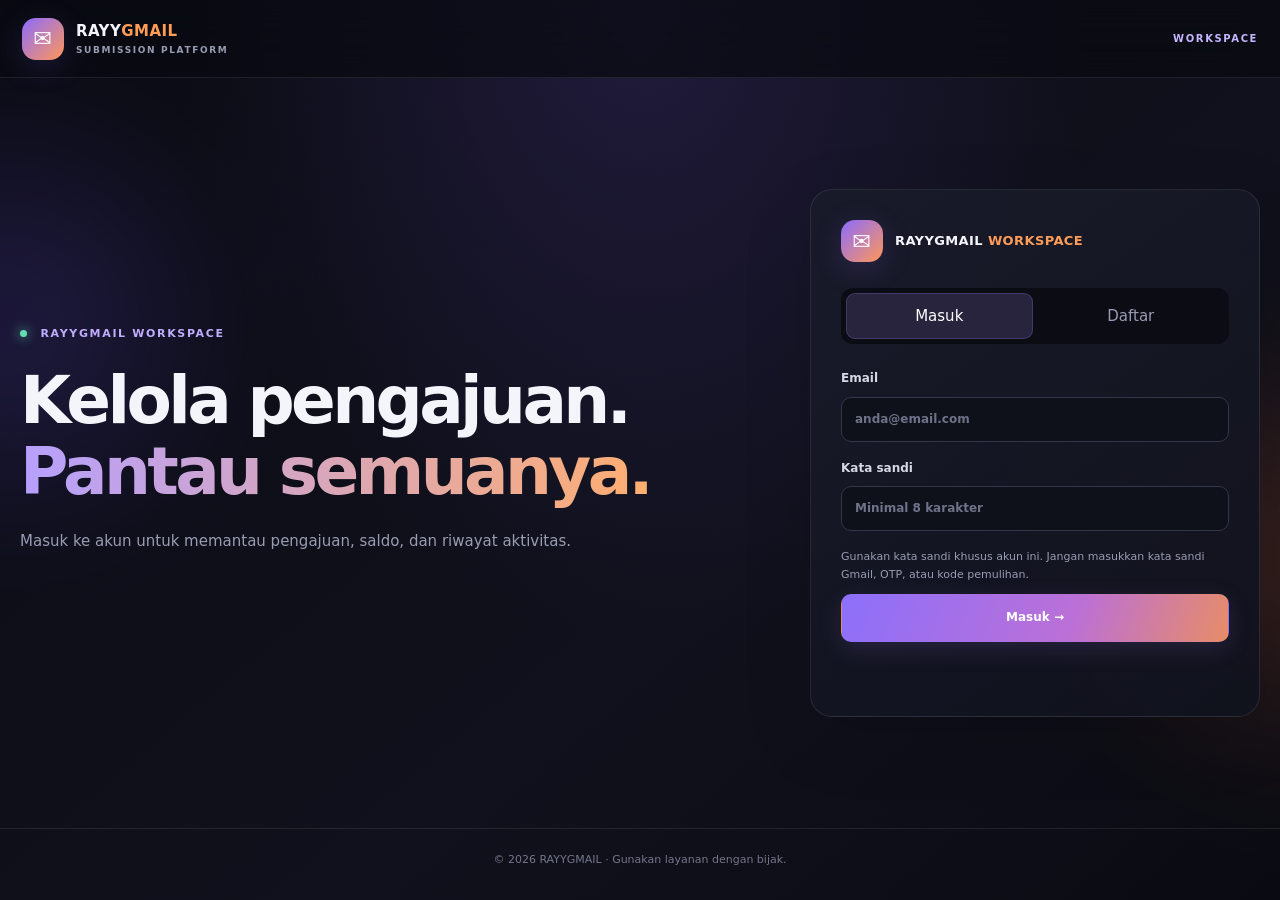
==== index.html @ e1a07a20 "Update index.html" ====
<!DOCTYPE html>
<html lang="id">
<head>
  <meta charset="UTF-8">
  <meta name="viewport" content="width=device-width, initial-scale=1">
  <meta name="theme-color" content="#0a0b12">
  <title>RAYYGMAIL — Masuk</title>
  <link rel="stylesheet" href="/style.css">
</head>
<body>
  <div class="ambient ambient-one"></div>
  <div class="ambient ambient-two"></div>

  <header class="topbar">
    <a class="brand" href="/"><span class="brand-icon">✉</span>
      <span>RAYY<span class="accent">GMAIL</span><small>SUBMISSION PLATFORM</small></span>
    </a>
    <span class="secure-label">WORKSPACE</span>
  </header>

  <main class="container">
    <section class="auth-screen">
      <div class="auth-intro">
        <div class="eyebrow"><span class="pulse"></span> RAYYGMAIL WORKSPACE</div>
        <h1>Kelola pengajuan.<br><span class="gradient-text">Pantau semuanya.</span></h1>
        <p>Masuk ke akun untuk memantau pengajuan, saldo, dan riwayat aktivitas.</p>
        <div class="trust-row">
          <span></span>
          <span></span>
          <span></span>
        </div>
      </div>

      <div class="auth-card">
        <div class="brand auth-brand">
          <span class="brand-icon">✉</span>
          <span>RAYYGMAIL <span class="accent">WORKSPACE</span></span>
        </div>

        <div class="auth-tabs">
          <button class="auth-tab active" data-mode="login" type="button">Masuk</button>
          <button class="auth-tab" data-mode="register" type="button">Daftar</button>
        </div>

        <form id="authForm">
          <label id="nameWrap" class="hidden">Nama lengkap
            <input id="authName" maxlength="80" autocomplete="name" placeholder="Nama kamu">
          </label>
          <label>Email
            <input id="authEmail" type="email" maxlength="150" autocomplete="email" required placeholder="anda@email.com">
          </label>
          <label>Kata sandi
            <input id="authPassword" type="password" minlength="8" maxlength="200" autocomplete="current-password" required placeholder="Minimal 8 karakter">
          </label>
          <p class="privacy-note">Gunakan kata sandi khusus akun ini. Jangan masukkan kata sandi Gmail, OTP, atau kode pemulihan.</p>
          <button class="btn btn-primary btn-wide" id="authSubmit" type="submit">Masuk →</button>
        </form>
        <p class="message" id="authMessage" role="status"></p>
      </div>
    </section>
  </main>

  <footer class="footer">© <span id="year"></span> RAYYGMAIL · Gunakan layanan dengan bijak.</footer>
  <script src="/app.js"></script>
</body>
</html>
---- style.css ----
:root {
  color-scheme: dark;
  --bg: #0a0b12;
  --panel: rgba(20, 22, 34, .88);
  --panel2: #171a28;
  --text: #f4f5fb;
  --muted: #999db3;
  --line: rgba(255,255,255,.09);
  --purple: #a78bfa;
  --orange: #ff9c57;
  --green: #62dfb1;
  --danger: #ff777f;
}
* { box-sizing: border-box; }
body {
  margin: 0; min-height: 100vh; background: var(--bg);
  color: var(--text); font: 15px/1.6 Inter, ui-sans-serif, system-ui, sans-serif;
}
body::before {
  content: ""; position: fixed; inset: 0; pointer-events: none; z-index: -2;
  background: radial-gradient(ellipse at 50% 0%, #211b3c 0, transparent 50%),
              linear-gradient(140deg, #0a0b12, #10111c 60%, #0a0b12);
}
.ambient { position: fixed; border-radius: 50%; filter: blur(90px); opacity: .18; pointer-events: none; z-index: -1; }
.ambient-one { width: 320px; height: 320px; background: #7654ff; top: 18%; left: -150px; }
.ambient-two { width: 300px; height: 300px; background: #ff783d; right: -170px; top: 45%; }
a { color: inherit; text-decoration: none; }
button, input, select, textarea { font: inherit; }
button { cursor: pointer; }
button:disabled { opacity: .55; cursor: wait; }
.topbar {
  min-height: 78px; padding: 16px max(22px, calc((100vw - 1240px)/2));
  display: flex; justify-content: space-between; align-items: center; gap: 18px;
  border-bottom: 1px solid var(--line); background: rgba(9,10,17,.72);
  backdrop-filter: blur(18px);
}
.brand { display: inline-flex; align-items: center; gap: 12px; font-weight: 850; letter-spacing: .03em; }
.brand small { display: block; color: var(--muted); font-size: 9px; letter-spacing: .18em; }
.brand-icon {
  display: grid; place-items: center; width: 42px; height: 42px; border-radius: 14px;
  background: linear-gradient(135deg, #8c6bff, #ff9758); color: white; font-size: 22px;
  box-shadow: 0 7px 30px #8c6bff2c;
}
.accent { color: var(--orange); }
.secure-label { color: #c7b6ff; font-size: 10px; font-weight: 800; letter-spacing: .16em; }
.top-actions { display: flex; align-items: center; gap: 16px; }
.container { max-width: 1240px; width: calc(100% - 40px); margin: 0 auto; }
.auth-screen { min-height: calc(100vh - 150px); display: grid; grid-template-columns: 1fr minmax(320px, 450px); align-items: center; gap: 70px; padding: 55px 0; }
.auth-intro h1 { font-size: clamp(38px, 5.4vw, 66px); line-height: 1.08; letter-spacing: -.055em; margin: 22px 0; }
.auth-intro p, .section-heading p, .panel-heading p { color: var(--muted); }
.gradient-text { background: linear-gradient(90deg, #b6a0ff, #ffae70); color: transparent; background-clip: text; }
.eyebrow { color: #c0adff; font-size: 11px; font-weight: 800; letter-spacing: .15em; }
.pulse { display: inline-block; width: 7px; height: 7px; border-radius: 50%; background: var(--green); box-shadow: 0 0 12px var(--green); margin-right: 8px; }
.trust-row { display: flex; flex-wrap: wrap; gap: 12px 22px; margin-top: 28px; color: #c5c5d5; font-size: 12px; }
.auth-card, .panel, .metric-card {
  background: linear-gradient(145deg, rgba(25,27,42,.94), rgba(16,18,29,.94));
  border: 1px solid var(--line); border-radius: 22px; box-shadow: 0 20px 70px #0002;
}
.auth-card { padding: 30px; }
.auth-brand { margin-bottom: 26px; font-size: 13px; }
.auth-tabs { display: grid; grid-template-columns: 1fr 1fr; gap: 5px; padding: 5px; background: #0b0c14; border-radius: 12px; margin-bottom: 25px; }
.auth-tab { border: 0; padding: 11px; color: var(--muted); background: transparent; border-radius: 9px; }
.auth-tab.active { color: white; background: #29243e; box-shadow: inset 0 0 0 1px #9b83ff38; }
label { display: block; font-size: 12px; font-weight: 650; color: #d7d8e5; margin-bottom: 17px; }
input, select, textarea {
  display: block; width: 100%; margin-top: 8px; padding: 12px 13px;
  border: 1px solid #34364a; border-radius: 10px; background: #0e101a; color: var(--text);
  outline: none; min-width: 0;
}
input:focus, select:focus, textarea:focus { border-color: #9c83ff; box-shadow: 0 0 0 3px #9c83ff19; }
textarea { resize: vertical; }
input::placeholder, textarea::placeholder { color: #6f7389; }
.privacy-note, .warning-note { font-size: 11px; color: var(--muted); }
.warning-note { padding: 11px; border-radius: 10px; background: #5b38241e; color: #ffbd87; margin: 5px 0 17px; }
.btn { border: 1px solid transparent; border-radius: 10px; padding: 10px 15px; font-weight: 750; font-size: 12px; transition: transform .2s, opacity .2s; }
.btn:hover { transform: translateY(-1px); }
.btn-primary { color: #fff; background: linear-gradient(110deg, #8c70fa, #bb70d6 60%, #e78d68); box-shadow: 0 7px 24px #a179e526; }
.btn-outline { background: #171927; color: #e6e6f2; border-color: var(--line); }
.btn-wide { width: 100%; padding: 13px; }
.message { min-height: 20px; font-size: 12px; color: var(--green); overflow-wrap: anywhere; }
.message.error { color: var(--danger); }
.hidden { display: none !important; }
.footer { text-align: center; color: #74778c; padding: 22px; font-size: 11px; border-top: 1px solid var(--line); }
.page-content { padding-top: 38px; padding-bottom: 45px; }
.section-heading { display: flex; justify-content: space-between; align-items: center; gap: 20px; margin-bottom: 25px; }
.section-heading h1 { margin: 7px 0; font-size: clamp(26px, 4vw, 38px); letter-spacing: -.035em; }
.section-heading p { margin: 5px 0; font-size: 13px; }
.dashboard-grid { display: grid; grid-template-columns: repeat(3, minmax(0,1fr)); gap: 17px; margin-bottom: 20px; }
.metric-card { padding: 23px; min-width: 0; }
.metric-top { display: flex; justify-content: space-between; gap: 10px; color: var(--muted); font-size: 12px; }
.metric-top span:last-child { color: var(--purple); font-size: 18px; }
.metric-card strong { display: block; margin: 12px 0 5px; font-size: clamp(24px, 3vw, 34px); letter-spacing: -.04em; overflow-wrap: anywhere; }
.metric-card small { color: var(--muted); font-size: 11px; }
.balance-card { border-color: #a18bff45; background: linear-gradient(135deg, #25213c, #181827); }
.workspace-grid { display: grid; grid-template-columns: minmax(0,1fr) minmax(0,1fr); gap: 20px; margin-bottom: 20px; align-items: start; }
.panel { padding: 23px; min-width: 0; }
.panel-heading { display: flex; justify-content: space-between; align-items: center; gap: 12px; margin-bottom: 19px; }
.panel-heading h2 { font-size: 17px; margin: 0 0 4px; }
.panel-heading p { margin: 0; font-size: 11px; }
.table-panel { margin-bottom: 20px; }
.table-wrap { overflow-x: auto; width: 100%; }
table { width: 100%; border-collapse: collapse; font-size: 12px; text-align: left; }
th { color: #9c9eb2; font-size: 10px; text-transform: uppercase; letter-spacing: .07em; white-space: nowrap; }
td, th { border-bottom: 1px solid var(--line); padding: 13px 12px; vertical-align: top; }
td { color: #dbdce8; min-width: 90px; }
td small { color: var(--muted); }
.status { display: inline-block; border: 1px solid #a58cff40; border-radius: 30px; background: #9d80ff13; padding: 4px 8px; font-size: 10px; white-space: nowrap; }
.activity-list { display: grid; gap: 0; }
.activity-item { display: flex; justify-content: space-between; align-items: start; gap: 10px; padding: 14px 0; border-bottom: 1px solid var(--line); }
.activity-item strong { font-size: 12px; }
.activity-item p { margin: 3px 0; font-size: 11px; color: var(--muted); overflow-wrap: anywhere; }
.activity-item small { color: #777b90; font-size: 10px; }
.empty-state { color: var(--muted); padding: 20px 0; font-size: 12px; }
.optional { color: var(--muted); font-weight: 400; }
.status-select, .admin-note { min-width: 125px; margin: 0; font-size: 11px; padding: 8px; }
.save-status { white-space: nowrap; }
@media (max-width: 850px) {
  .auth-screen { grid-template-columns: 1fr; gap: 30px; max-width: 560px; margin: auto; }
  .auth-intro h1 { font-size: 43px; }
  .workspace-grid { grid-template-columns: 1fr; }
}
@media (max-width: 600px) {
  .container { width: calc(100% - 24px); }
  .topbar { padding: 13px 12px; min-height: 68px; }
  .secure-label { display: none; }
  .top-actions { gap: 8px; }
  .brand { gap: 8px; font-size: 12px; }
  .brand-icon { width: 36px; height: 36px; border-radius: 11px; }
  .auth-screen { padding: 35px 0; }
  .auth-intro h1 { font-size: 39px; }
  .auth-card, .panel { padding: 17px; border-radius: 16px; }
  .dashboard-grid { grid-template-columns: 1fr; gap: 10px; }
  .metric-card { padding: 17px; }
  .metric-card strong { font-size: 28px; }
  .section-heading { align-items: flex-start; flex-wrap: wrap; }
  .page-content { padding-top: 24px; }
  td, th { padding: 10px; }
}
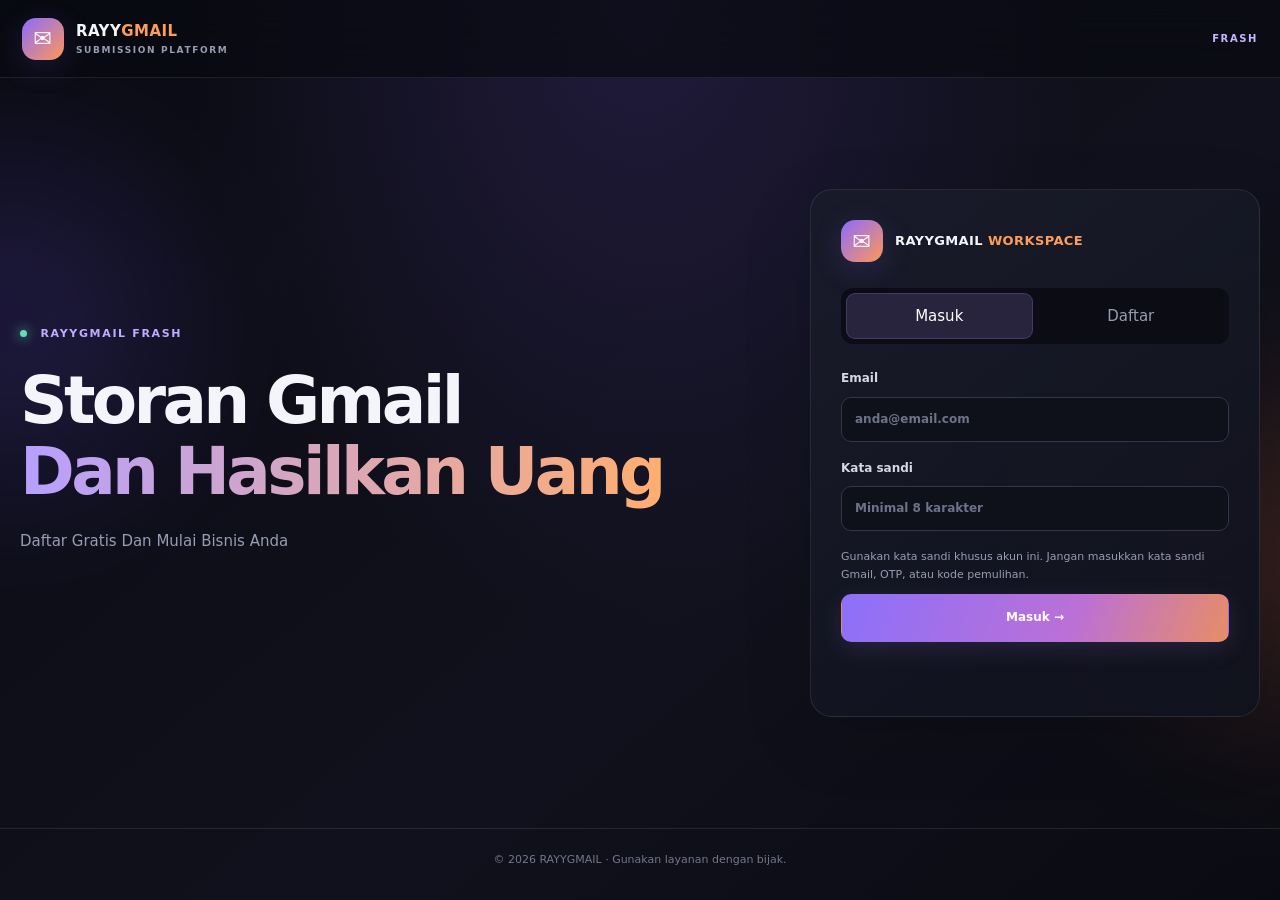
==== commit 66535688: "Update index.html" ====
--- a/index.html
+++ b/index.html
@@ -16,15 +16,15 @@
     <a class="brand" href="/"><span class="brand-icon">✉</span>
       <span>RAYY<span class="accent">GMAIL</span><small>SUBMISSION PLATFORM</small></span>
     </a>
-    <span class="secure-label">WORKSPACE</span>
+    <span class="secure-label">FRASH</span>
   </header>
 
   <main class="container">
     <section class="auth-screen">
       <div class="auth-intro">
-        <div class="eyebrow"><span class="pulse"></span> RAYYGMAIL WORKSPACE</div>
-        <h1>Kelola pengajuan.<br><span class="gradient-text">Pantau semuanya.</span></h1>
-        <p>Masuk ke akun untuk memantau pengajuan, saldo, dan riwayat aktivitas.</p>
+        <div class="eyebrow"><span class="pulse"></span> RAYYGMAIL FRASH</div>
+        <h1>Storan Gmail<br><span class="gradient-text">Dan Hasilkan Uang</span></h1>
+        <p>Daftar Gratis Dan Mulai Bisnis Anda</p>
         <div class="trust-row">
           <span></span>
           <span></span>
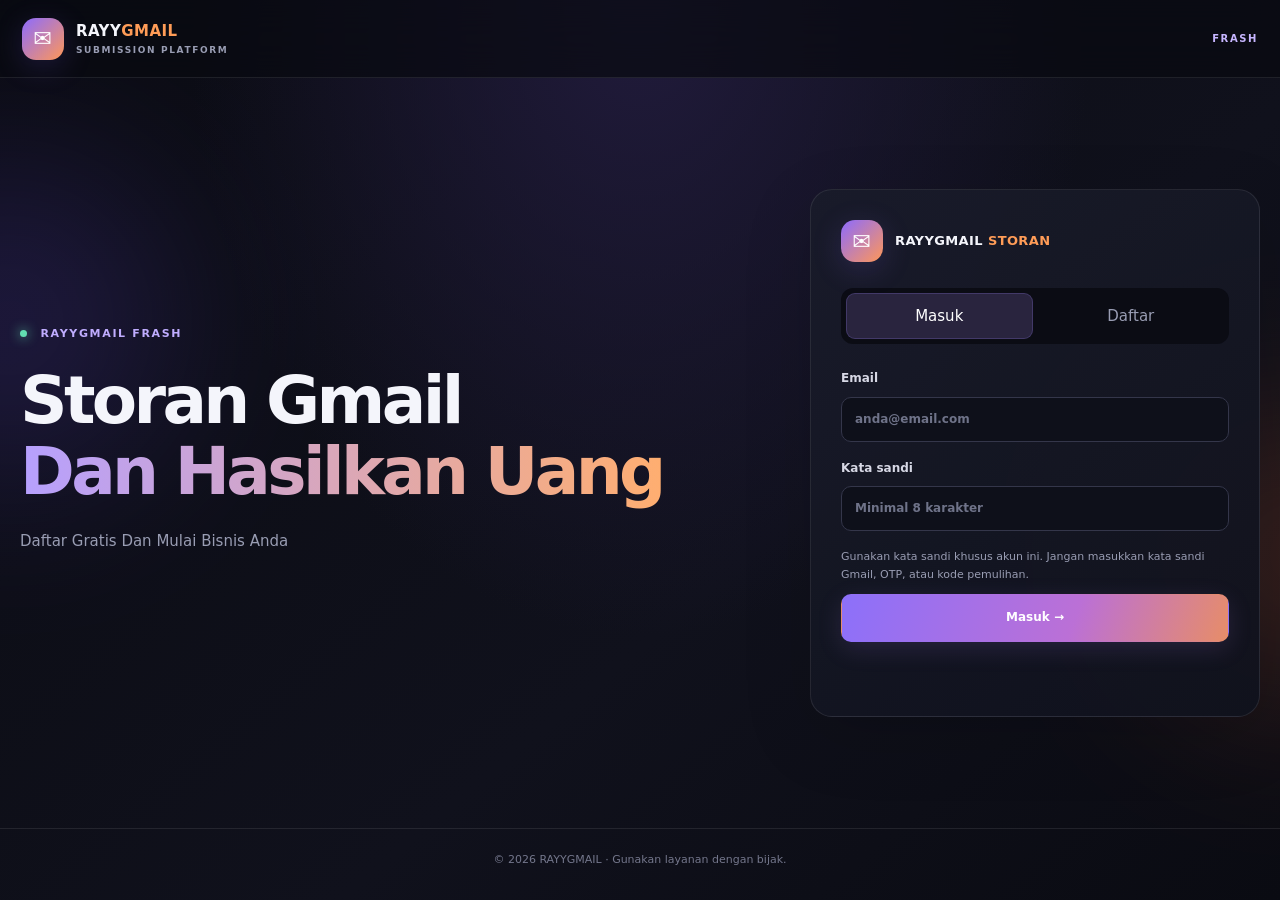
==== commit 6e5a08fa: "Update index.html" ====
--- a/index.html
+++ b/index.html
@@ -35,7 +35,7 @@
       <div class="auth-card">
         <div class="brand auth-brand">
           <span class="brand-icon">✉</span>
-          <span>RAYYGMAIL <span class="accent">WORKSPACE</span></span>
+          <span>RAYYGMAIL <span class="accent">STORAN</span></span>
         </div>
 
         <div class="auth-tabs">
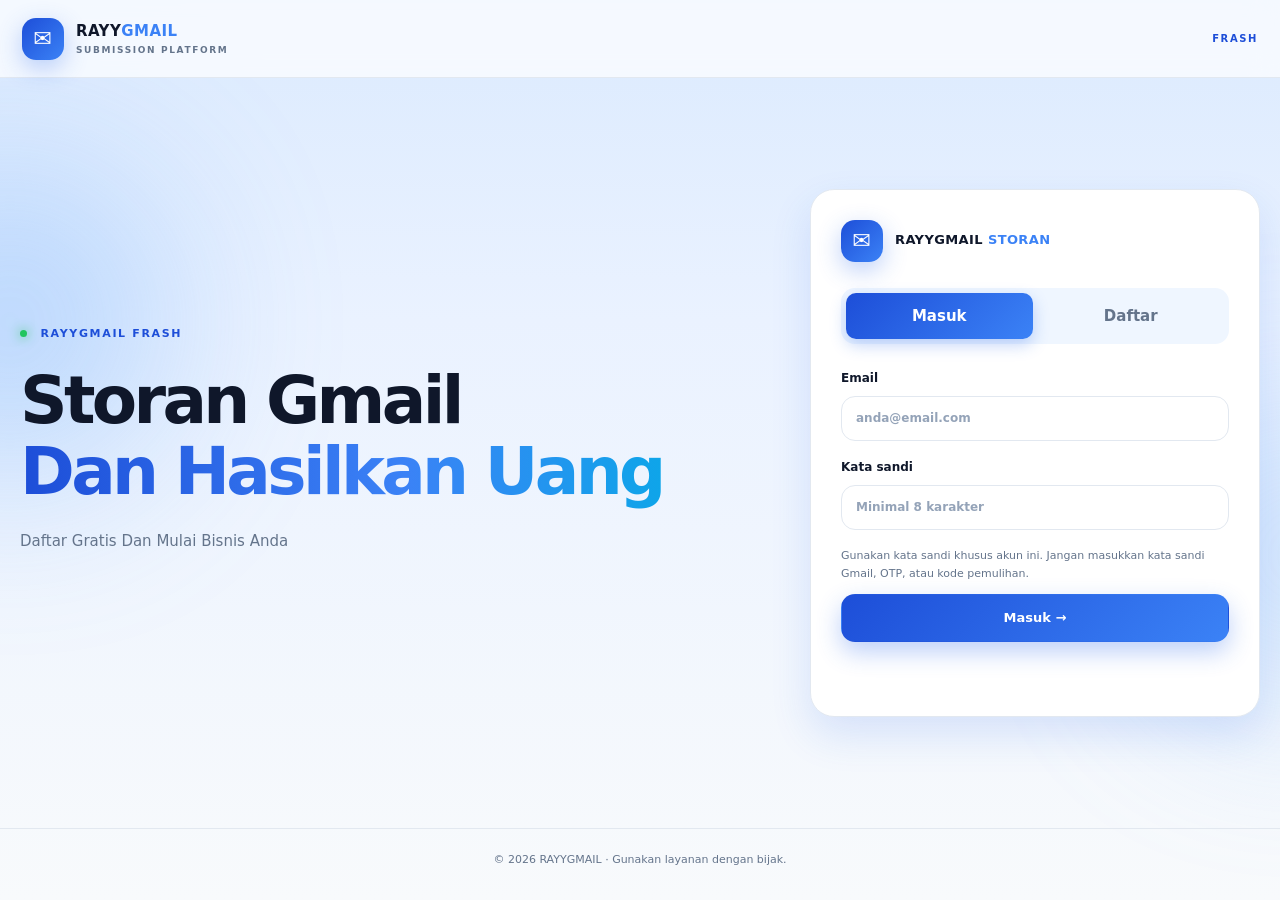
==== commit e222036f: "Update index.html" ====
--- a/index.html
+++ b/index.html
@@ -1,12 +1,11 @@
-
 <!DOCTYPE html>
 <html lang="id">
 <head>
   <meta charset="UTF-8">
   <meta name="viewport" content="width=device-width, initial-scale=1">
-  <meta name="theme-color" content="#0a0b12">
+  <meta name="theme-color" content="#1d4ed8">
   <title>RAYYGMAIL — Masuk</title>
-  <link rel="stylesheet" href="/style.css">
+  <link rel="stylesheet" href="/login.css">
 </head>
 <body>
   <div class="ambient ambient-one"></div>
--- a/login.css
+++ b/login.css
@@ -0,0 +1,95 @@
+:root {
+  --blue: #1d4ed8;
+  --blue2: #3b82f6;
+  --ink: #0f172a;
+  --muted: #64748b;
+  --line: #e2e8f0;
+  --card: #ffffff;
+  --bg: #eaf2ff;
+  --green: #166534;
+  --danger: #b91c1c;
+}
+* { box-sizing: border-box; }
+body {
+  margin: 0; min-height: 100vh; color: var(--ink);
+  font: 15px/1.6 Inter, system-ui, -apple-system, "Segoe UI", Roboto, sans-serif;
+  background: linear-gradient(180deg, #dbeafe 0%, var(--bg) 320px, #f8fafc 100%);
+}
+.ambient { position: fixed; border-radius: 50%; filter: blur(90px); opacity: .35; pointer-events: none; z-index: -1; }
+.ambient-one { width: 320px; height: 320px; background: #60a5fa; top: 18%; left: -150px; }
+.ambient-two { width: 300px; height: 300px; background: #93c5fd; right: -170px; top: 45%; }
+a { color: inherit; text-decoration: none; }
+button, input { font: inherit; }
+button { cursor: pointer; }
+button:disabled { opacity: .55; cursor: wait; }
+
+.topbar {
+  min-height: 78px; padding: 16px max(22px, calc((100vw - 1240px) / 2));
+  display: flex; justify-content: space-between; align-items: center; gap: 18px;
+  border-bottom: 1px solid var(--line); background: rgba(255,255,255,.7);
+  backdrop-filter: blur(14px);
+}
+.brand { display: inline-flex; align-items: center; gap: 12px; font-weight: 850; letter-spacing: .03em; color: var(--ink); }
+.brand small { display: block; color: var(--muted); font-size: 9px; letter-spacing: .18em; }
+.brand-icon {
+  display: grid; place-items: center; width: 42px; height: 42px; border-radius: 14px;
+  background: linear-gradient(135deg, var(--blue), var(--blue2)); color: #fff; font-size: 22px;
+  box-shadow: 0 8px 24px rgba(37,99,235,.3);
+}
+.accent { color: var(--blue2); }
+.secure-label { color: var(--blue); font-size: 10px; font-weight: 800; letter-spacing: .16em; }
+
+.container { max-width: 1240px; width: calc(100% - 40px); margin: 0 auto; }
+.auth-screen {
+  min-height: calc(100vh - 150px); display: grid;
+  grid-template-columns: 1fr minmax(320px, 450px); align-items: center; gap: 70px; padding: 55px 0;
+}
+.auth-intro h1 { font-size: clamp(38px, 5.4vw, 66px); line-height: 1.08; letter-spacing: -.055em; margin: 22px 0; color: var(--ink); }
+.auth-intro p { color: var(--muted); }
+.gradient-text { background: linear-gradient(90deg, #1d4ed8, #3b82f6 60%, #0ea5e9); color: transparent; background-clip: text; -webkit-background-clip: text; }
+.eyebrow { color: var(--blue); font-size: 11px; font-weight: 800; letter-spacing: .15em; }
+.pulse { display: inline-block; width: 7px; height: 7px; border-radius: 50%; background: #22c55e; box-shadow: 0 0 12px #22c55e; margin-right: 8px; }
+.trust-row { display: flex; flex-wrap: wrap; gap: 12px 22px; margin-top: 28px; color: var(--muted); font-size: 12px; }
+
+.auth-card {
+  background: var(--card); border: 1px solid var(--line); border-radius: 24px;
+  box-shadow: 0 18px 40px rgba(37,99,235,.14); padding: 30px;
+}
+.auth-brand { margin-bottom: 26px; font-size: 13px; }
+.auth-tabs { display: grid; grid-template-columns: 1fr 1fr; gap: 5px; padding: 5px; background: #eff6ff; border-radius: 14px; margin-bottom: 25px; }
+.auth-tab { border: 0; padding: 11px; color: var(--muted); background: transparent; border-radius: 10px; font-weight: 600; }
+.auth-tab.active { color: #fff; background: linear-gradient(135deg, var(--blue), var(--blue2)); box-shadow: 0 6px 16px rgba(37,99,235,.28); }
+
+label { display: block; font-size: 12px; font-weight: 650; color: var(--ink); margin-bottom: 17px; }
+input {
+  display: block; width: 100%; margin-top: 8px; padding: 12px 14px;
+  border: 1px solid var(--line); border-radius: 14px; background: #fff; color: var(--ink);
+  outline: none; min-width: 0;
+}
+input:focus { border-color: var(--blue2); box-shadow: 0 0 0 3px rgba(59,130,246,.2); }
+input::placeholder { color: #94a3b8; }
+.privacy-note { font-size: 11px; color: var(--muted); }
+
+.btn { border: 1px solid transparent; border-radius: 14px; padding: 10px 15px; font-weight: 750; font-size: 13px; transition: transform .2s, opacity .2s; }
+.btn:hover { transform: translateY(-1px); }
+.btn-primary { color: #fff; background: linear-gradient(135deg, var(--blue), var(--blue2)); box-shadow: 0 10px 24px rgba(37,99,235,.3); }
+.btn-wide { width: 100%; padding: 13px; }
+.message { min-height: 20px; font-size: 12px; color: var(--green); overflow-wrap: anywhere; }
+.message.error { color: var(--danger); }
+.hidden { display: none !important; }
+.footer { text-align: center; color: var(--muted); padding: 22px; font-size: 11px; border-top: 1px solid var(--line); }
+
+@media (max-width: 850px) {
+  .auth-screen { grid-template-columns: 1fr; gap: 30px; max-width: 560px; margin: auto; }
+  .auth-intro h1 { font-size: 43px; }
+}
+@media (max-width: 600px) {
+  .container { width: calc(100% - 24px); }
+  .topbar { padding: 13px 12px; min-height: 68px; }
+  .secure-label { display: none; }
+  .brand { gap: 8px; font-size: 12px; }
+  .brand-icon { width: 36px; height: 36px; border-radius: 11px; }
+  .auth-screen { padding: 35px 0; }
+  .auth-intro h1 { font-size: 39px; }
+  .auth-card { padding: 20px; border-radius: 18px; }
+}
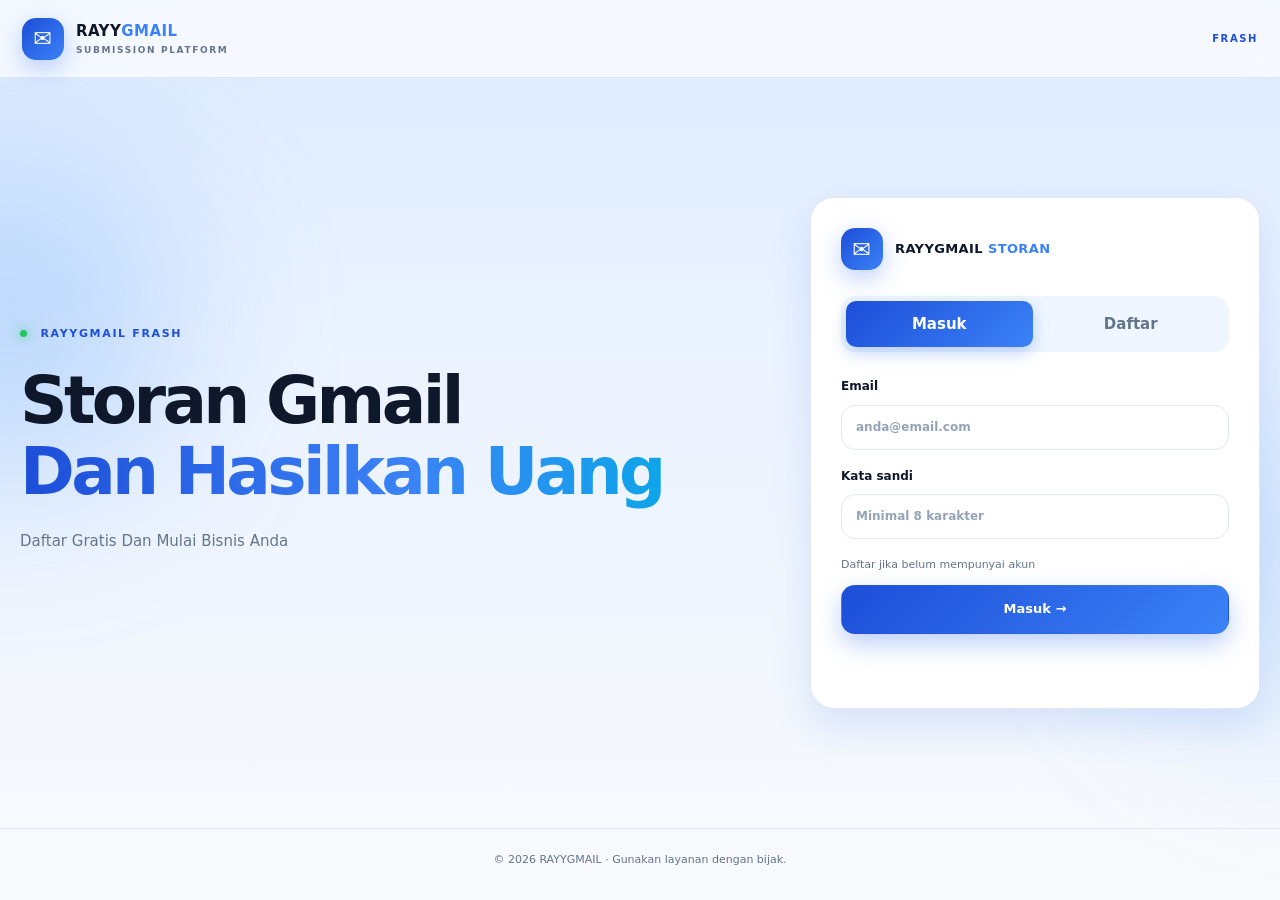
==== commit ce776d8a: "Update index.html" ====
--- a/index.html
+++ b/index.html
@@ -52,7 +52,7 @@
           <label>Kata sandi
             <input id="authPassword" type="password" minlength="8" maxlength="200" autocomplete="current-password" required placeholder="Minimal 8 karakter">
           </label>
-          <p class="privacy-note">Gunakan kata sandi khusus akun ini. Jangan masukkan kata sandi Gmail, OTP, atau kode pemulihan.</p>
+          <p class="privacy-note">Daftar jika belum mempunyai akun</p>
           <button class="btn btn-primary btn-wide" id="authSubmit" type="submit">Masuk →</button>
         </form>
         <p class="message" id="authMessage" role="status"></p>
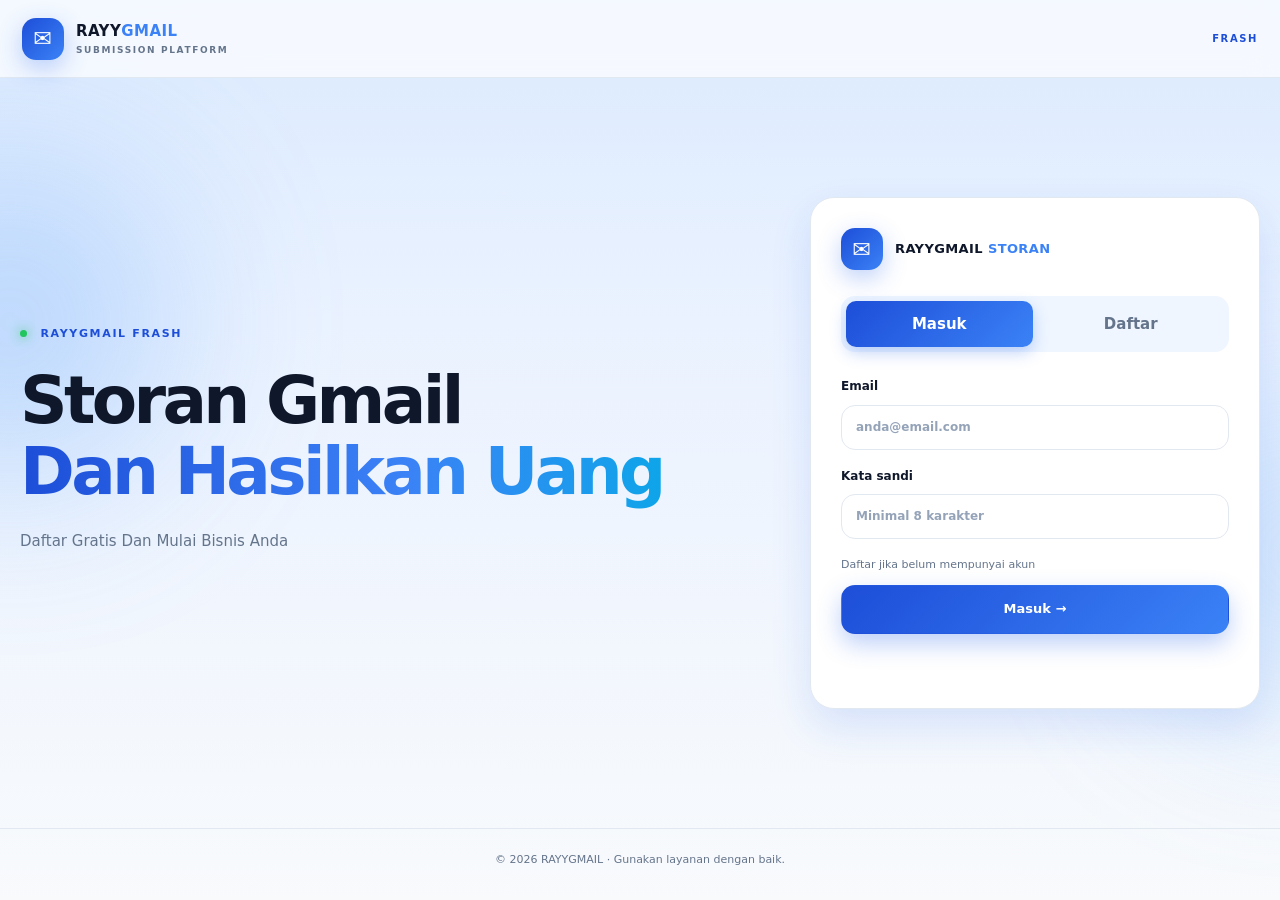
==== commit 175b89f2: "Update index.html" ====
--- a/index.html
+++ b/index.html
@@ -60,7 +60,7 @@
     </section>
   </main>
 
-  <footer class="footer">© <span id="year"></span> RAYYGMAIL · Gunakan layanan dengan bijak.</footer>
+  <footer class="footer">© <span id="year"></span> RAYYGMAIL · Gunakan layanan dengan baik.</footer>
   <script src="/app.js"></script>
 </body>
 </html>
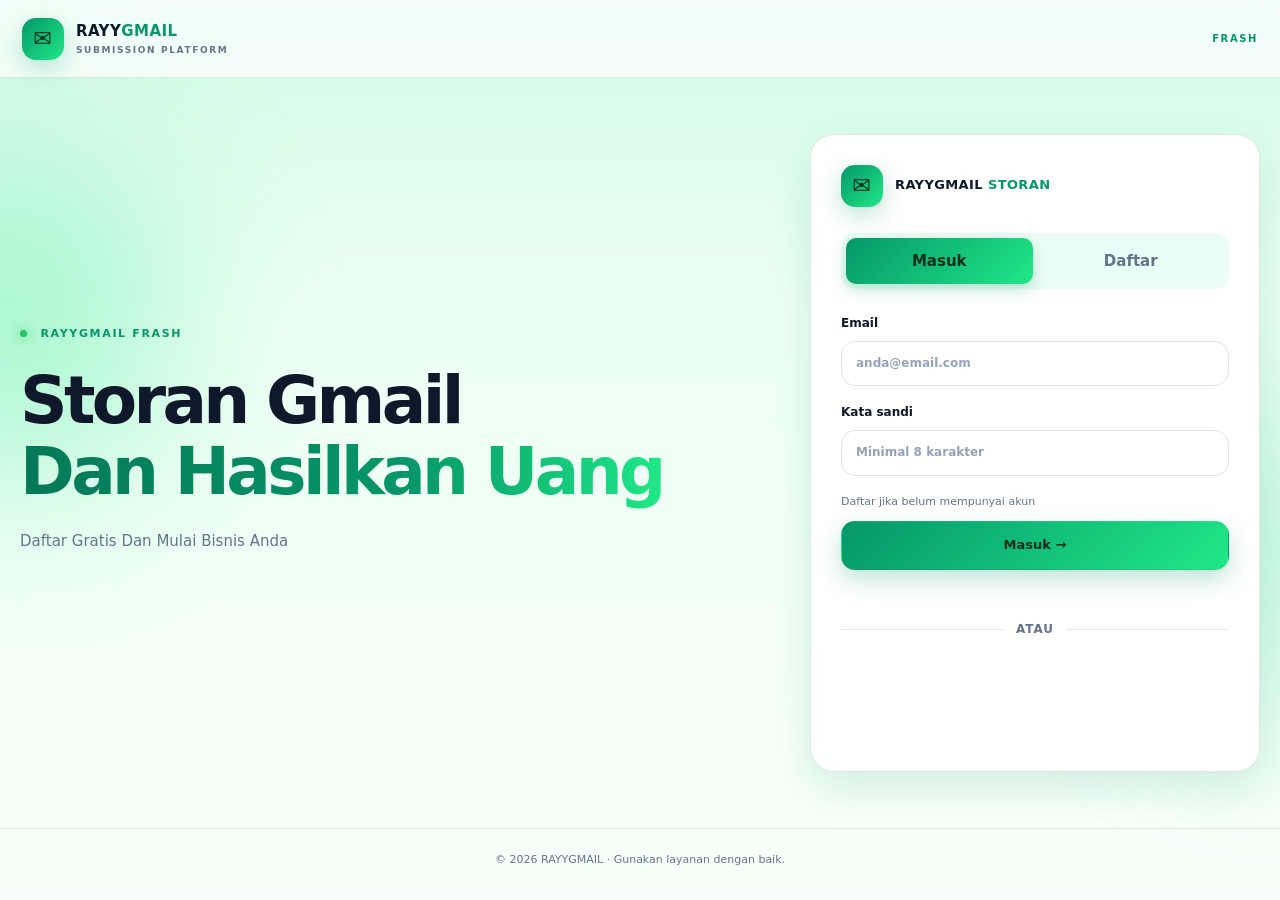
==== commit ce825158: "Update index.html" ====
--- a/index.html
+++ b/index.html
@@ -6,6 +6,16 @@
   <meta name="theme-color" content="#1d4ed8">
   <title>RAYYGMAIL — Masuk</title>
   <link rel="stylesheet" href="/login.css">
+  <style>
+    /* ===== LOGIN GOOGLE (BARU) ===== */
+    .auth-divider{display:flex;align-items:center;gap:12px;margin:18px 0 14px;color:#64748b;font-size:12px;font-weight:700;letter-spacing:.08em;text-transform:uppercase}
+    .auth-divider::before,.auth-divider::after{content:"";flex:1;height:1px;background:#e2e8f0}
+    .google-wrap{display:flex;justify-content:center;min-height:44px}
+    .google-wrap iframe{max-width:100%}
+    .google-fallback{display:none;width:100%;align-items:center;justify-content:center;gap:10px;min-height:46px;border:1px solid #dadce0;border-radius:12px;background:#fff;color:#3c4043;font-weight:600;font-size:14px;cursor:pointer}
+    .google-fallback svg{flex:none}
+    .google-fallback:disabled{opacity:.6;cursor:not-allowed}
+  </style>
 </head>
 <body>
   <div class="ambient ambient-one"></div>
@@ -56,11 +66,113 @@
           <button class="btn btn-primary btn-wide" id="authSubmit" type="submit">Masuk →</button>
         </form>
         <p class="message" id="authMessage" role="status"></p>
+
+        <!-- ===== LOGIN DENGAN GOOGLE (BARU) ===== -->
+        <div class="auth-divider"><span>atau</span></div>
+        <div class="google-wrap" id="googleWrap">
+          <div id="googleBtn"></div>
+        </div>
+        <button class="google-fallback" id="googleFallback" type="button">
+          <svg width="18" height="18" viewBox="0 0 48 48" aria-hidden="true"><path fill="#EA4335" d="M24 9.5c3.54 0 6.71 1.22 9.21 3.6l6.85-6.85C35.9 2.38 30.47 0 24 0 14.62 0 6.51 5.38 2.56 13.22l7.98 6.19C12.43 13.72 17.74 9.5 24 9.5z"/><path fill="#4285F4" d="M46.98 24.55c0-1.57-.15-3.09-.38-4.55H24v9.02h12.94c-.58 2.96-2.26 5.48-4.78 7.18l7.73 6c4.51-4.18 7.09-10.36 7.09-17.65z"/><path fill="#FBBC05" d="M10.53 28.59A14.5 14.5 0 0 1 9.5 24c0-1.59.28-3.14.76-4.59l-7.98-6.19A23.99 23.99 0 0 0 0 24c0 3.77.9 7.35 2.56 10.78l7.97-6.19z"/><path fill="#34A853" d="M24 48c6.48 0 11.93-2.13 15.89-5.81l-7.73-6c-2.15 1.45-4.92 2.3-8.16 2.3-6.26 0-11.57-4.22-13.47-9.91l-7.98 6.19C6.51 42.62 14.62 48 24 48z"/></svg>
+          <span>Lanjutkan dengan Google</span>
+        </button>
+        <p class="message" id="googleMessage" role="status"></p>
+        <!-- ===== AKHIR LOGIN DENGAN GOOGLE (BARU) ===== -->
       </div>
     </section>
   </main>
 
   <footer class="footer">© <span id="year"></span> RAYYGMAIL · Gunakan layanan dengan baik.</footer>
+
+  <!-- ===== SKRIP LOGIN GOOGLE (BARU) ===== -->
+  <!-- GANTI: GOOGLE_CLIENT_ID dengan Client ID dari Google Cloud Console -->
+  <script src="https://accounts.google.com/gsi/client" async defer></script>
+  <script>
+  document.addEventListener('DOMContentLoaded', function () {
+    var GOOGLE_CLIENT_ID = 'GANTI_DENGAN_CLIENT_ID.apps.googleusercontent.com';
+
+    var msg = document.getElementById('googleMessage');
+    var wrap = document.getElementById('googleWrap');
+    var fallback = document.getElementById('googleFallback');
+    var busy = false;
+
+    function say(t, err) {
+      msg.textContent = t || '';
+      msg.className = 'message' + (err ? ' error' : '');
+    }
+
+    function showFallback(text) {
+      wrap.style.display = 'none';
+      fallback.style.display = 'flex';
+      fallback.onclick = function () { say(text, true); };
+    }
+
+    // Dipanggil Google setelah pengguna memilih akun
+    async function onCredential(resp) {
+      if (busy || !resp || !resp.credential) return;
+      busy = true;
+      say('Memproses…');
+      try {
+        // Server memverifikasi ID token Google lalu membuat/mencari akun
+        var d = await api('googleLogin', { credential: resp.credential });
+
+        // Simpan sesi sama seperti login email biasa
+        if (typeof setToken === 'function') {
+          setToken(d.token);
+        } else if (d.token) {
+          // SESUAIKAN: kunci penyimpanan harus sama dengan yang dipakai getToken() di app.js
+          try { localStorage.setItem('token', d.token); } catch (_) {}
+        }
+
+        say('Berhasil masuk. Mengalihkan…');
+        var role = d.role || (d.user && d.user.role) || '';
+        window.location.href = String(role).toLowerCase() === 'admin' ? '/admin' : '/dashboard';
+      } catch (e) {
+        say((e && e.message) || 'Login Google gagal. Coba lagi.', true);
+        busy = false;
+      }
+    }
+
+    function init() {
+      if (GOOGLE_CLIENT_ID.indexOf('GANTI_') === 0) {
+        showFallback('Login Google belum dikonfigurasi: isi GOOGLE_CLIENT_ID.');
+        return;
+      }
+      google.accounts.id.initialize({
+        client_id: GOOGLE_CLIENT_ID,
+        callback: onCredential,
+        ux_mode: 'popup',
+        auto_select: false
+      });
+      var width = Math.min(400, Math.max(200, wrap.clientWidth || 320));
+      google.accounts.id.renderButton(document.getElementById('googleBtn'), {
+        type: 'standard',
+        theme: 'outline',
+        size: 'large',
+        text: 'continue_with',
+        shape: 'rectangular',
+        logo_alignment: 'left',
+        width: width,
+        locale: 'id'
+      });
+    }
+
+    // Tunggu skrip Google selesai dimuat (maksimal sekitar 10 detik)
+    var tries = 0;
+    var timer = setInterval(function () {
+      tries++;
+      if (window.google && google.accounts && google.accounts.id) {
+        clearInterval(timer);
+        init();
+      } else if (tries > 100) {
+        clearInterval(timer);
+        showFallback('Login Google tidak bisa dimuat. Periksa koneksi internet Anda.');
+      }
+    }, 100);
+  });
+  </script>
+  <!-- ===== AKHIR SKRIP LOGIN GOOGLE (BARU) ===== -->
+
   <script src="/app.js"></script>
 </body>
 </html>
--- a/login.css
+++ b/login.css
@@ -1,11 +1,11 @@
 :root {
-  --blue: #1d4ed8;
-  --blue2: #3b82f6;
+  --blue: #059669;
+  --blue2: #20e887;
   --ink: #0f172a;
   --muted: #64748b;
-  --line: #e2e8f0;
+  --line: #d9e9df;
   --card: #ffffff;
-  --bg: #eaf2ff;
+  --bg: #edfff4;
   --green: #166534;
   --danger: #b91c1c;
 }
@@ -13,11 +13,11 @@
 body {
   margin: 0; min-height: 100vh; color: var(--ink);
   font: 15px/1.6 Inter, system-ui, -apple-system, "Segoe UI", Roboto, sans-serif;
-  background: linear-gradient(180deg, #dbeafe 0%, var(--bg) 320px, #f8fafc 100%);
+  background: linear-gradient(180deg, #d1fae5 0%, var(--bg) 320px, #f8fffa 100%);
 }
 .ambient { position: fixed; border-radius: 50%; filter: blur(90px); opacity: .35; pointer-events: none; z-index: -1; }
-.ambient-one { width: 320px; height: 320px; background: #60a5fa; top: 18%; left: -150px; }
-.ambient-two { width: 300px; height: 300px; background: #93c5fd; right: -170px; top: 45%; }
+.ambient-one { width: 320px; height: 320px; background: #20e887; top: 18%; left: -150px; }
+.ambient-two { width: 300px; height: 300px; background: #6ee7b7; right: -170px; top: 45%; }
 a { color: inherit; text-decoration: none; }
 button, input { font: inherit; }
 button { cursor: pointer; }
@@ -33,10 +33,10 @@
 .brand small { display: block; color: var(--muted); font-size: 9px; letter-spacing: .18em; }
 .brand-icon {
   display: grid; place-items: center; width: 42px; height: 42px; border-radius: 14px;
-  background: linear-gradient(135deg, var(--blue), var(--blue2)); color: #fff; font-size: 22px;
-  box-shadow: 0 8px 24px rgba(37,99,235,.3);
+  background: linear-gradient(135deg, var(--blue), var(--blue2)); color: #052e1b; font-size: 22px;
+  box-shadow: 0 8px 24px rgba(5,150,105,.25);
 }
-.accent { color: var(--blue2); }
+.accent { color: var(--blue); }
 .secure-label { color: var(--blue); font-size: 10px; font-weight: 800; letter-spacing: .16em; }
 
 .container { max-width: 1240px; width: calc(100% - 40px); margin: 0 auto; }
@@ -46,19 +46,19 @@
 }
 .auth-intro h1 { font-size: clamp(38px, 5.4vw, 66px); line-height: 1.08; letter-spacing: -.055em; margin: 22px 0; color: var(--ink); }
 .auth-intro p { color: var(--muted); }
-.gradient-text { background: linear-gradient(90deg, #1d4ed8, #3b82f6 60%, #0ea5e9); color: transparent; background-clip: text; -webkit-background-clip: text; }
+.gradient-text { background: linear-gradient(90deg, #047857, #059669 60%, #20e887); color: transparent; background-clip: text; -webkit-background-clip: text; }
 .eyebrow { color: var(--blue); font-size: 11px; font-weight: 800; letter-spacing: .15em; }
 .pulse { display: inline-block; width: 7px; height: 7px; border-radius: 50%; background: #22c55e; box-shadow: 0 0 12px #22c55e; margin-right: 8px; }
 .trust-row { display: flex; flex-wrap: wrap; gap: 12px 22px; margin-top: 28px; color: var(--muted); font-size: 12px; }
 
 .auth-card {
   background: var(--card); border: 1px solid var(--line); border-radius: 24px;
-  box-shadow: 0 18px 40px rgba(37,99,235,.14); padding: 30px;
+  box-shadow: 0 18px 40px rgba(5,150,105,.14); padding: 30px;
 }
 .auth-brand { margin-bottom: 26px; font-size: 13px; }
-.auth-tabs { display: grid; grid-template-columns: 1fr 1fr; gap: 5px; padding: 5px; background: #eff6ff; border-radius: 14px; margin-bottom: 25px; }
+.auth-tabs { display: grid; grid-template-columns: 1fr 1fr; gap: 5px; padding: 5px; background: #ecfdf5; border-radius: 14px; margin-bottom: 25px; }
 .auth-tab { border: 0; padding: 11px; color: var(--muted); background: transparent; border-radius: 10px; font-weight: 600; }
-.auth-tab.active { color: #fff; background: linear-gradient(135deg, var(--blue), var(--blue2)); box-shadow: 0 6px 16px rgba(37,99,235,.28); }
+.auth-tab.active { color: #052e1b; background: linear-gradient(135deg, var(--blue), var(--blue2)); box-shadow: 0 6px 16px rgba(5,150,105,.25); }
 
 label { display: block; font-size: 12px; font-weight: 650; color: var(--ink); margin-bottom: 17px; }
 input {
@@ -66,13 +66,13 @@
   border: 1px solid var(--line); border-radius: 14px; background: #fff; color: var(--ink);
   outline: none; min-width: 0;
 }
-input:focus { border-color: var(--blue2); box-shadow: 0 0 0 3px rgba(59,130,246,.2); }
+input:focus { border-color: var(--blue2); box-shadow: 0 0 0 3px rgba(32,232,135,.25); }
 input::placeholder { color: #94a3b8; }
 .privacy-note { font-size: 11px; color: var(--muted); }
 
 .btn { border: 1px solid transparent; border-radius: 14px; padding: 10px 15px; font-weight: 750; font-size: 13px; transition: transform .2s, opacity .2s; }
 .btn:hover { transform: translateY(-1px); }
-.btn-primary { color: #fff; background: linear-gradient(135deg, var(--blue), var(--blue2)); box-shadow: 0 10px 24px rgba(37,99,235,.3); }
+.btn-primary { color: #052e1b; background: linear-gradient(135deg, var(--blue), var(--blue2)); box-shadow: 0 10px 24px rgba(5,150,105,.25); }
 .btn-wide { width: 100%; padding: 13px; }
 .message { min-height: 20px; font-size: 12px; color: var(--green); overflow-wrap: anywhere; }
 .message.error { color: var(--danger); }
